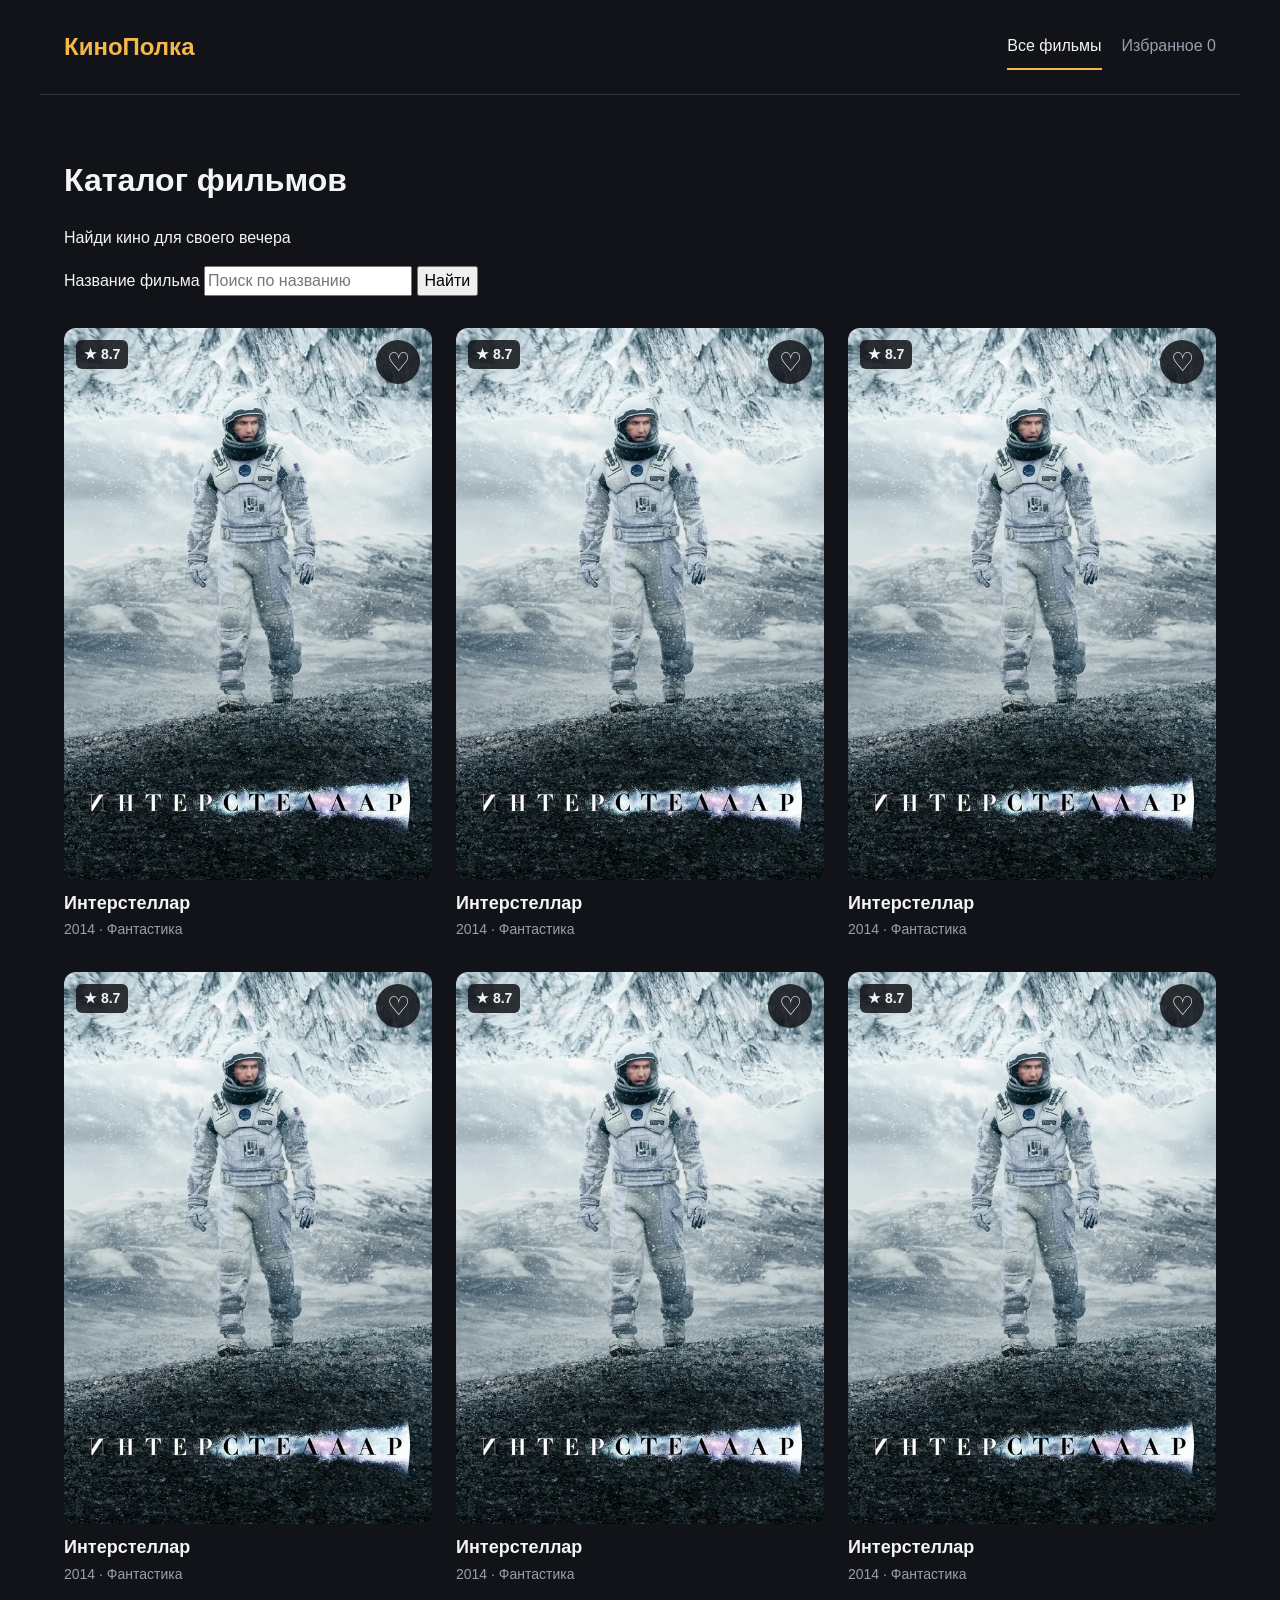
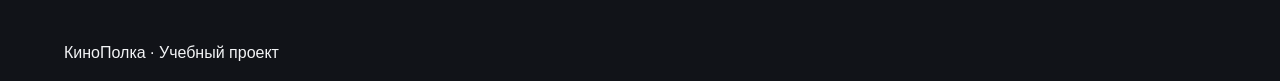
==== public/index.html @ 833d5678 "feat: добавить разметку каталога и базовые адаптивные стили" ====
<!doctype html>
<html lang="ru">
  <head>
    <meta charset="UTF-8" />
    <meta name="viewport" content="width=device-width, initial-scale=1.0" />
    <meta
      name="description"
      content="Каталог фильмов с поиском и сохранением в избранное."
    />

    <title>КиноПолка - каталог фильмов</title>

    <link rel="stylesheet" href="./assets/css/styles.css" />
    <script src="./assets/js/main.js" defer></script>
  </head>
  <body>
    <header class="site-header">
      <a class="logo" href="./index.html">КиноПолка</a>

      <nav class="catalog-nav" aria-label="Разделы каталога">
        <button class="catalog-nav__button" type="button" aria-pressed="true">
          Все фильмы
        </button>

        <button class="catalog-nav__button" type="button" aria-pressed="false">
          Избранное <span class="favorites-count">0</span>
        </button>
      </nav>
    </header>

    <main class="main-content">
      <h1 class="headline">Каталог фильмов</h1>
      <p class="headline-caption">Найди кино для своего вечера</p>

      <form class="search-form" role="search">
        <label for="movie-search">Название фильма</label>

        <input
          class="search-input"
          type="search"
          id="movie-search"
          name="query"
          placeholder="Поиск по названию"
        />

        <button class="search-button" type="submit">Найти</button>
      </form>

      <ul class="movie-list">
        <li class="movie-list__item">
          <article class="movie-card">
            <div class="movie-card__poster-wrapper">
              <img
                class="movie-card__poster"
                src="./assets/images/posters/interstellar.webp"
                alt="Постер фильма 'Интерстеллар'"
                width="300"
                height="450"
              />

              <span class="movie-card__rating">
                <span aria-hidden="true">★</span>
                <span class="visually-hidden">Рейтинг:</span>
                8.7
              </span>

              <button
                class="movie-card__favorite"
                type="button"
                aria-label="Избранное: Интерстеллар"
                aria-pressed="false"
              >
              <span aria-hidden="true">♡</span>
              </button>
            </div>

            <h2 class="movie-card__title">Интерстеллар</h2>

            <p class="movie-card__details">
                <span>2014</span>
                <span aria-hidden="true"> · </span>
                <span>Фантастика</span>
            </p>
          </article>
        </li>

        <li class="movie-list__item">
          <article class="movie-card">
            <div class="movie-card__poster-wrapper">
              <img
                class="movie-card__poster"
                src="./assets/images/posters/interstellar.webp"
                alt="Постер фильма 'Интерстеллар'"
                width="300"
                height="450"
              />

              <span class="movie-card__rating">
                <span aria-hidden="true">★</span>
                <span class="visually-hidden">Рейтинг:</span>
                8.7
              </span>

              <button
                class="movie-card__favorite"
                type="button"
                aria-label="Избранное: Интерстеллар"
                aria-pressed="false"
              >
              <span aria-hidden="true">♡</span>
              </button>
            </div>

            <h2 class="movie-card__title">Интерстеллар</h2>

            <p class="movie-card__details">
                <span>2014</span>
                <span aria-hidden="true"> · </span>
                <span>Фантастика</span>
            </p>
          </article>
        </li>

        <li class="movie-list__item">
          <article class="movie-card">
            <div class="movie-card__poster-wrapper">
              <img
                class="movie-card__poster"
                src="./assets/images/posters/interstellar.webp"
                alt="Постер фильма 'Интерстеллар'"
                width="300"
                height="450"
              />

              <span class="movie-card__rating">
                <span aria-hidden="true">★</span>
                <span class="visually-hidden">Рейтинг:</span>
                8.7
              </span>

              <button
                class="movie-card__favorite"
                type="button"
                aria-label="Избранное: Интерстеллар"
                aria-pressed="false"
              >
              <span aria-hidden="true">♡</span>
              </button>
            </div>

            <h2 class="movie-card__title">Интерстеллар</h2>

            <p class="movie-card__details">
                <span>2014</span>
                <span aria-hidden="true"> · </span>
                <span>Фантастика</span>
            </p>
          </article>
        </li>

        <li class="movie-list__item">
          <article class="movie-card">
            <div class="movie-card__poster-wrapper">
              <img
                class="movie-card__poster"
                src="./assets/images/posters/interstellar.webp"
                alt="Постер фильма 'Интерстеллар'"
                width="300"
                height="450"
              />

              <span class="movie-card__rating">
                <span aria-hidden="true">★</span>
                <span class="visually-hidden">Рейтинг:</span>
                8.7
              </span>

              <button
                class="movie-card__favorite"
                type="button"
                aria-label="Избранное: Интерстеллар"
                aria-pressed="false"
              >
              <span aria-hidden="true">♡</span>
              </button>
            </div>

            <h2 class="movie-card__title">Интерстеллар</h2>

            <p class="movie-card__details">
                <span>2014</span>
                <span aria-hidden="true"> · </span>
                <span>Фантастика</span>
            </p>
          </article>
        </li>

        <li class="movie-list__item">
          <article class="movie-card">
            <div class="movie-card__poster-wrapper">
              <img
                class="movie-card__poster"
                src="./assets/images/posters/interstellar.webp"
                alt="Постер фильма 'Интерстеллар'"
                width="300"
                height="450"
              />

              <span class="movie-card__rating">
                <span aria-hidden="true">★</span>
                <span class="visually-hidden">Рейтинг:</span>
                8.7
              </span>

              <button
                class="movie-card__favorite"
                type="button"
                aria-label="Избранное: Интерстеллар"
                aria-pressed="false"
              >
              <span aria-hidden="true">♡</span>
              </button>
            </div>

            <h2 class="movie-card__title">Интерстеллар</h2>

            <p class="movie-card__details">
                <span>2014</span>
                <span aria-hidden="true"> · </span>
                <span>Фантастика</span>
            </p>
          </article>
        </li>

        <li class="movie-list__item">
          <article class="movie-card">
            <div class="movie-card__poster-wrapper">
              <img
                class="movie-card__poster"
                src="./assets/images/posters/interstellar.webp"
                alt="Постер фильма 'Интерстеллар'"
                width="300"
                height="450"
              />

              <span class="movie-card__rating">
                <span aria-hidden="true">★</span>
                <span class="visually-hidden">Рейтинг:</span>
                8.7
              </span>

              <button
                class="movie-card__favorite"
                type="button"
                aria-label="Избранное: Интерстеллар"
                aria-pressed="false"
              >
              <span aria-hidden="true">♡</span>
              </button>
            </div>

            <h2 class="movie-card__title">Интерстеллар</h2>

            <p class="movie-card__details">
                <span>2014</span>
                <span aria-hidden="true"> · </span>
                <span>Фантастика</span>
            </p>
          </article>
        </li>
      </ul>
    </main>

    <footer class="site-footer">
        <p class="site-footer__text">КиноПолка · Учебный проект</p>
    </footer>
  </body>
</html>
---- public/assets/css/styles.css ----
*,
*::before,
*::after {
    box-sizing: border-box;
}

body {
    margin: 0;
    font-family: Arial, sans-serif;
    font-size: 16px;
    line-height: 1.5;
    background-color: #111318;
    color: #f3f4f6;
}

button,
input {
    font: inherit;
}

img {
    display: block;
    max-width: 100%;
    height: auto;
}

.site-header,
.main-content,
.site-footer {
    width: 100%;
    max-width: 1200px;
    margin-inline: auto;
    padding-inline: 24px;
}

.main-content {
    padding-block: 40px;
}

.movie-list {
    display: grid;
    grid-template-columns: repeat(3, minmax(0, 1fr));
    gap: 32px 24px;
    margin: 32px 0 0;
    padding: 0;
    list-style: none;
}

.movie-card__poster {
    width: 100%;
    aspect-ratio: 2 / 3;
    object-fit: cover;
    border-radius: 12px; 
}

.site-header {
    display: flex;
    align-items: center;
    justify-content: space-between;
    gap: 24px;
    padding-block: 24px;
    border-bottom: 1px solid #30343f;
}

.logo {
    color: #f5b84b;
    font-size: 24px;
    font-weight: 700;
    text-decoration: none;
}

.catalog-nav {
    display: flex;
    gap: 20px;
}

.catalog-nav__button {
    padding: 10px 0;
    border: 0;
    border-bottom: 2px solid transparent;
    background: transparent;
    color: #999fae;
    cursor: pointer;
}

.catalog-nav__button[aria-pressed="true"] {
    border-bottom-color: #f5b84b;
    color: #f3f4f6;
}

.favourite-count {
    display: inline-block;
    margin-left: 4px;
    padding: 2px 8px;
    border-radius: 6px;
    background-color: #1b1e26;
    color: #f3f4f6;
    font-size: 12px;
}

.movie-card__poster-wrapper {
    position: relative;
}

.movie-card__rating {
    position: absolute;
    top: 12px;
    left: 12px;

    padding: 4px 8px;
    border-radius: 6px;
    background-color: rgb(17 19 24 / 85%);
    font-size: 14px;
    font-weight: 700;
}

.movie-card__favorite {
    position: absolute;
    top: 12px;
    right: 12px;

    display: grid;
    place-items: center;
    width: 44px;
    height: 44px;
    padding: 0;
    border: 0;
    border-radius: 50%;
    background-color: rgb(17 19 24 / 85%);
    color: #f3f4f6;
    font-size: 26px;
    line-height: 1;
    cursor: pointer;
}

.movie-card__favorite[aria-pressed="true"] {
    color: #f5b84b;
}

.movie-card__title {
    margin: 12px 0 4px;
    font-size: 18px;
    line-height: 1.3;
}

.movie-card__details {
    margin: 0;
    color: #999fae;
    font-size: 14px;
}

.visually-hidden {
    position: absolute;
    width: 1px;
    height: 1px;
    padding: 0;
    margin: -1px;
    overflow: hidden;
    clip-path: inset(50%);
    white-space: nowrap;
    border: 0;
}

a:focus-visible,
button:focus-visible,
input:focus-visible {
    outline: 2px solid #f5b84b;
    outline-offset: 4px;
}


@media (max-width: 700px) {
    .movie-list {
        grid-template-columns: repeat(2, minmax(0, 1fr));
        gap: 24px 16px;
    }

    .site-header {
        flex-direction: column;
        align-items: flex-start;
        gap: 12px;
    }
}
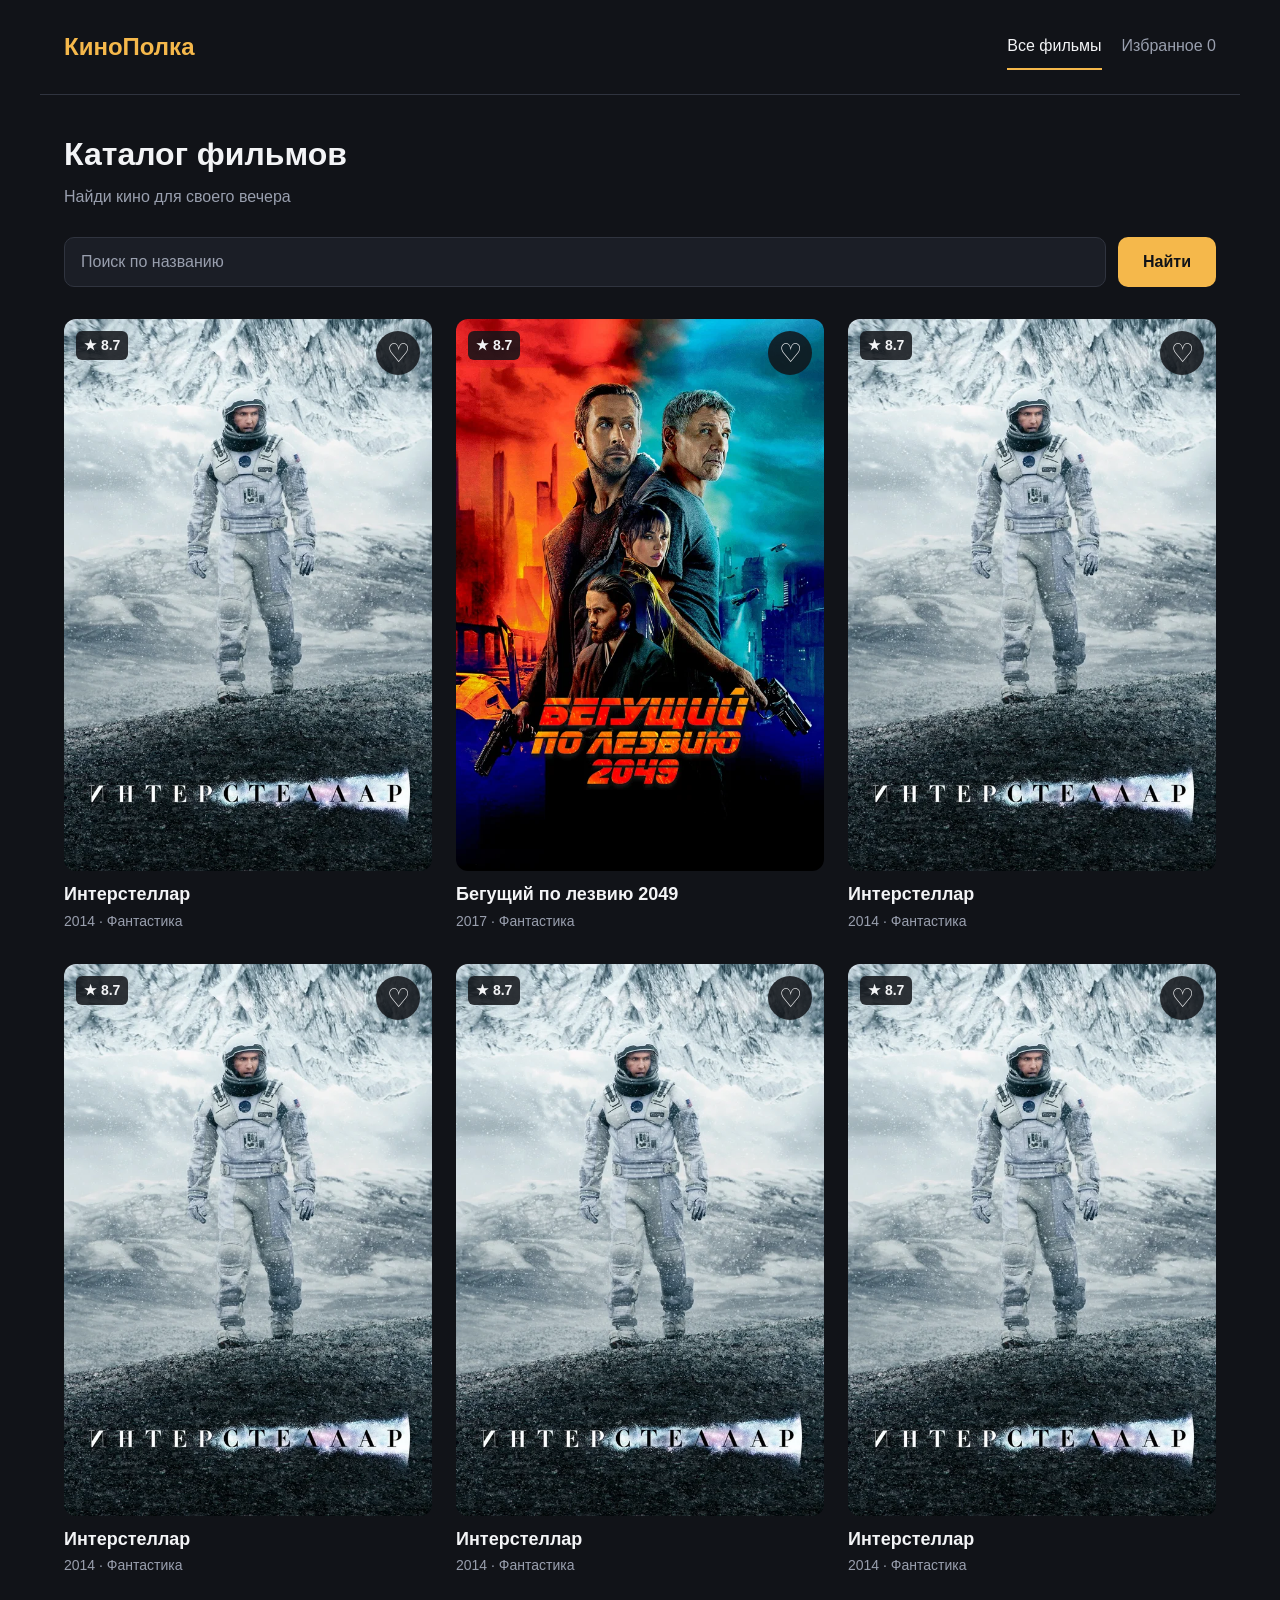
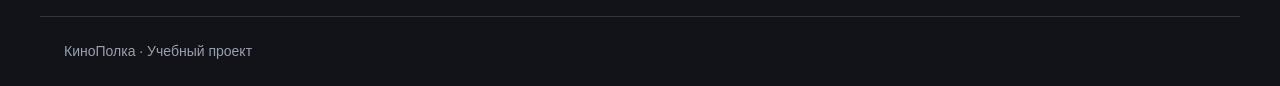
==== commit 2aab0f4d: "feat: оформить поиск и подвал, добавить карточку «Бегущий по лезвию 2049»" ====
--- a/public/index.html
+++ b/public/index.html
@@ -33,7 +33,9 @@
       <p class="headline-caption">Найди кино для своего вечера</p>
 
       <form class="search-form" role="search">
-        <label for="movie-search">Название фильма</label>
+        <label class="visually-hidden" for="movie-search">
+          Название фильма
+          </label>
 
         <input
           class="search-input"
@@ -70,201 +72,201 @@
                 aria-label="Избранное: Интерстеллар"
                 aria-pressed="false"
               >
-              <span aria-hidden="true">♡</span>
-              </button>
-            </div>
-
-            <h2 class="movie-card__title">Интерстеллар</h2>
-
-            <p class="movie-card__details">
-                <span>2014</span>
-                <span aria-hidden="true"> · </span>
-                <span>Фантастика</span>
-            </p>
-          </article>
-        </li>
-
-        <li class="movie-list__item">
-          <article class="movie-card">
-            <div class="movie-card__poster-wrapper">
-              <img
-                class="movie-card__poster"
-                src="./assets/images/posters/interstellar.webp"
-                alt="Постер фильма 'Интерстеллар'"
-                width="300"
-                height="450"
-              />
-
-              <span class="movie-card__rating">
-                <span aria-hidden="true">★</span>
-                <span class="visually-hidden">Рейтинг:</span>
-                8.7
-              </span>
-
-              <button
-                class="movie-card__favorite"
-                type="button"
-                aria-label="Избранное: Интерстеллар"
-                aria-pressed="false"
-              >
-              <span aria-hidden="true">♡</span>
-              </button>
-            </div>
-
-            <h2 class="movie-card__title">Интерстеллар</h2>
-
-            <p class="movie-card__details">
-                <span>2014</span>
-                <span aria-hidden="true"> · </span>
-                <span>Фантастика</span>
-            </p>
-          </article>
-        </li>
-
-        <li class="movie-list__item">
-          <article class="movie-card">
-            <div class="movie-card__poster-wrapper">
-              <img
-                class="movie-card__poster"
-                src="./assets/images/posters/interstellar.webp"
-                alt="Постер фильма 'Интерстеллар'"
-                width="300"
-                height="450"
-              />
-
-              <span class="movie-card__rating">
-                <span aria-hidden="true">★</span>
-                <span class="visually-hidden">Рейтинг:</span>
-                8.7
-              </span>
-
-              <button
-                class="movie-card__favorite"
-                type="button"
-                aria-label="Избранное: Интерстеллар"
-                aria-pressed="false"
-              >
-              <span aria-hidden="true">♡</span>
-              </button>
-            </div>
-
-            <h2 class="movie-card__title">Интерстеллар</h2>
-
-            <p class="movie-card__details">
-                <span>2014</span>
-                <span aria-hidden="true"> · </span>
-                <span>Фантастика</span>
-            </p>
-          </article>
-        </li>
-
-        <li class="movie-list__item">
-          <article class="movie-card">
-            <div class="movie-card__poster-wrapper">
-              <img
-                class="movie-card__poster"
-                src="./assets/images/posters/interstellar.webp"
-                alt="Постер фильма 'Интерстеллар'"
-                width="300"
-                height="450"
-              />
-
-              <span class="movie-card__rating">
-                <span aria-hidden="true">★</span>
-                <span class="visually-hidden">Рейтинг:</span>
-                8.7
-              </span>
-
-              <button
-                class="movie-card__favorite"
-                type="button"
-                aria-label="Избранное: Интерстеллар"
-                aria-pressed="false"
-              >
-              <span aria-hidden="true">♡</span>
-              </button>
-            </div>
-
-            <h2 class="movie-card__title">Интерстеллар</h2>
-
-            <p class="movie-card__details">
-                <span>2014</span>
-                <span aria-hidden="true"> · </span>
-                <span>Фантастика</span>
-            </p>
-          </article>
-        </li>
-
-        <li class="movie-list__item">
-          <article class="movie-card">
-            <div class="movie-card__poster-wrapper">
-              <img
-                class="movie-card__poster"
-                src="./assets/images/posters/interstellar.webp"
-                alt="Постер фильма 'Интерстеллар'"
-                width="300"
-                height="450"
-              />
-
-              <span class="movie-card__rating">
-                <span aria-hidden="true">★</span>
-                <span class="visually-hidden">Рейтинг:</span>
-                8.7
-              </span>
-
-              <button
-                class="movie-card__favorite"
-                type="button"
-                aria-label="Избранное: Интерстеллар"
-                aria-pressed="false"
-              >
-              <span aria-hidden="true">♡</span>
-              </button>
-            </div>
-
-            <h2 class="movie-card__title">Интерстеллар</h2>
-
-            <p class="movie-card__details">
-                <span>2014</span>
-                <span aria-hidden="true"> · </span>
-                <span>Фантастика</span>
-            </p>
-          </article>
-        </li>
-
-        <li class="movie-list__item">
-          <article class="movie-card">
-            <div class="movie-card__poster-wrapper">
-              <img
-                class="movie-card__poster"
-                src="./assets/images/posters/interstellar.webp"
-                alt="Постер фильма 'Интерстеллар'"
-                width="300"
-                height="450"
-              />
-
-              <span class="movie-card__rating">
-                <span aria-hidden="true">★</span>
-                <span class="visually-hidden">Рейтинг:</span>
-                8.7
-              </span>
-
-              <button
-                class="movie-card__favorite"
-                type="button"
-                aria-label="Избранное: Интерстеллар"
-                aria-pressed="false"
-              >
-              <span aria-hidden="true">♡</span>
-              </button>
-            </div>
-
-            <h2 class="movie-card__title">Интерстеллар</h2>
-
-            <p class="movie-card__details">
-                <span>2014</span>
-                <span aria-hidden="true"> · </span>
-                <span>Фантастика</span>
+                <span aria-hidden="true">♡</span>
+              </button>
+            </div>
+
+            <h2 class="movie-card__title">Интерстеллар</h2>
+
+            <p class="movie-card__details">
+              <span>2014</span>
+              <span aria-hidden="true"> · </span>
+              <span>Фантастика</span>
+            </p>
+          </article>
+        </li>
+
+        <li class="movie-list__item">
+          <article class="movie-card">
+            <div class="movie-card__poster-wrapper">
+              <img
+                class="movie-card__poster"
+                src="./assets/images/posters/blade-runner-2049.webp"
+                alt="Постер фильма 'Бегущий по лезвию 2049'"
+                width="300"
+                height="450"
+              />
+
+              <span class="movie-card__rating">
+                <span aria-hidden="true">★</span>
+                <span class="visually-hidden">Рейтинг:</span>
+                8.7
+              </span>
+
+              <button
+                class="movie-card__favorite"
+                type="button"
+                aria-label="Избранное: Бегущий по лезвию 2049"
+                aria-pressed="false"
+              >
+                <span aria-hidden="true">♡</span>
+              </button>
+            </div>
+
+            <h2 class="movie-card__title">Бегущий по лезвию 2049</h2>
+
+            <p class="movie-card__details">
+              <span>2017</span>
+              <span aria-hidden="true"> · </span>
+              <span>Фантастика</span>
+            </p>
+          </article>
+        </li>
+
+        <li class="movie-list__item">
+          <article class="movie-card">
+            <div class="movie-card__poster-wrapper">
+              <img
+                class="movie-card__poster"
+                src="./assets/images/posters/interstellar.webp"
+                alt="Постер фильма 'Интерстеллар'"
+                width="300"
+                height="450"
+              />
+
+              <span class="movie-card__rating">
+                <span aria-hidden="true">★</span>
+                <span class="visually-hidden">Рейтинг:</span>
+                8.7
+              </span>
+
+              <button
+                class="movie-card__favorite"
+                type="button"
+                aria-label="Избранное: Интерстеллар"
+                aria-pressed="false"
+              >
+                <span aria-hidden="true">♡</span>
+              </button>
+            </div>
+
+            <h2 class="movie-card__title">Интерстеллар</h2>
+
+            <p class="movie-card__details">
+              <span>2014</span>
+              <span aria-hidden="true"> · </span>
+              <span>Фантастика</span>
+            </p>
+          </article>
+        </li>
+
+        <li class="movie-list__item">
+          <article class="movie-card">
+            <div class="movie-card__poster-wrapper">
+              <img
+                class="movie-card__poster"
+                src="./assets/images/posters/interstellar.webp"
+                alt="Постер фильма 'Интерстеллар'"
+                width="300"
+                height="450"
+              />
+
+              <span class="movie-card__rating">
+                <span aria-hidden="true">★</span>
+                <span class="visually-hidden">Рейтинг:</span>
+                8.7
+              </span>
+
+              <button
+                class="movie-card__favorite"
+                type="button"
+                aria-label="Избранное: Интерстеллар"
+                aria-pressed="false"
+              >
+                <span aria-hidden="true">♡</span>
+              </button>
+            </div>
+
+            <h2 class="movie-card__title">Интерстеллар</h2>
+
+            <p class="movie-card__details">
+              <span>2014</span>
+              <span aria-hidden="true"> · </span>
+              <span>Фантастика</span>
+            </p>
+          </article>
+        </li>
+
+        <li class="movie-list__item">
+          <article class="movie-card">
+            <div class="movie-card__poster-wrapper">
+              <img
+                class="movie-card__poster"
+                src="./assets/images/posters/interstellar.webp"
+                alt="Постер фильма 'Интерстеллар'"
+                width="300"
+                height="450"
+              />
+
+              <span class="movie-card__rating">
+                <span aria-hidden="true">★</span>
+                <span class="visually-hidden">Рейтинг:</span>
+                8.7
+              </span>
+
+              <button
+                class="movie-card__favorite"
+                type="button"
+                aria-label="Избранное: Интерстеллар"
+                aria-pressed="false"
+              >
+                <span aria-hidden="true">♡</span>
+              </button>
+            </div>
+
+            <h2 class="movie-card__title">Интерстеллар</h2>
+
+            <p class="movie-card__details">
+              <span>2014</span>
+              <span aria-hidden="true"> · </span>
+              <span>Фантастика</span>
+            </p>
+          </article>
+        </li>
+
+        <li class="movie-list__item">
+          <article class="movie-card">
+            <div class="movie-card__poster-wrapper">
+              <img
+                class="movie-card__poster"
+                src="./assets/images/posters/interstellar.webp"
+                alt="Постер фильма 'Интерстеллар'"
+                width="300"
+                height="450"
+              />
+
+              <span class="movie-card__rating">
+                <span aria-hidden="true">★</span>
+                <span class="visually-hidden">Рейтинг:</span>
+                8.7
+              </span>
+
+              <button
+                class="movie-card__favorite"
+                type="button"
+                aria-label="Избранное: Интерстеллар"
+                aria-pressed="false"
+              >
+                <span aria-hidden="true">♡</span>
+              </button>
+            </div>
+
+            <h2 class="movie-card__title">Интерстеллар</h2>
+
+            <p class="movie-card__details">
+              <span>2014</span>
+              <span aria-hidden="true"> · </span>
+              <span>Фантастика</span>
             </p>
           </article>
         </li>
@@ -272,7 +274,7 @@
     </main>
 
     <footer class="site-footer">
-        <p class="site-footer__text">КиноПолка · Учебный проект</p>
+      <p class="site-footer__text">КиноПолка · Учебный проект</p>
     </footer>
   </body>
 </html>
--- a/public/assets/css/styles.css
+++ b/public/assets/css/styles.css
@@ -88,7 +88,7 @@
     color: #f3f4f6;
 }
 
-.favourite-count {
+.favourites-count {
     display: inline-block;
     margin-left: 4px;
     padding: 2px 8px;
@@ -168,6 +168,62 @@
     outline-offset: 4px;
 }
 
+.headline {
+    margin: 0;
+    font-size: 32px;
+    line-height: 1.2;
+}
+
+.headline-caption {
+    margin: 12px 0 0;
+    color: #999fae;
+}
+
+.search-form {
+    display: flex;
+    gap: 12px;
+    margin-top: 28px;
+}
+
+.search-input {
+    flex: 1;
+    min-width: 0;
+    padding: 12px 16px;
+    border: 1px solid #30343f;
+    background-color: #1b1e26;
+    color: #f3f4f6;
+    border-radius: 10px;
+}
+
+.search-input::placeholder {
+    color: #999fae;
+}
+
+.search-button {
+    padding: 12px 24px;
+    border: 1px solid transparent;
+    border-radius: 10px;
+    background-color: #f5b84b;
+    color: #111318;
+    font-weight: 700;
+    cursor: pointer;
+}
+
+.search-button:hover {
+    background-color: #ffca6b;
+}
+
+.site-footer {
+    padding-block: 24px;
+    border-top: 1px solid #30343f;
+}
+
+.site-footer__text {
+    margin: 0;
+    color: #999fae;
+    font-size: 14px;
+}
+
 
 @media (max-width: 700px) {
     .movie-list {
@@ -180,4 +236,24 @@
         align-items: flex-start;
         gap: 12px;
     }
+
+    .headline {
+        font-size: 26px;
+    }
+
+    .search-button {
+        padding-inline: 16px;
+    }
+}
+
+@media (max-width: 360px) {
+  .movie-card__rating {
+    top: 8px;
+    left: 8px;
+  }
+
+  .movie-card__favorite {
+    top: 8px;
+    right: 8px;
+  }
 }
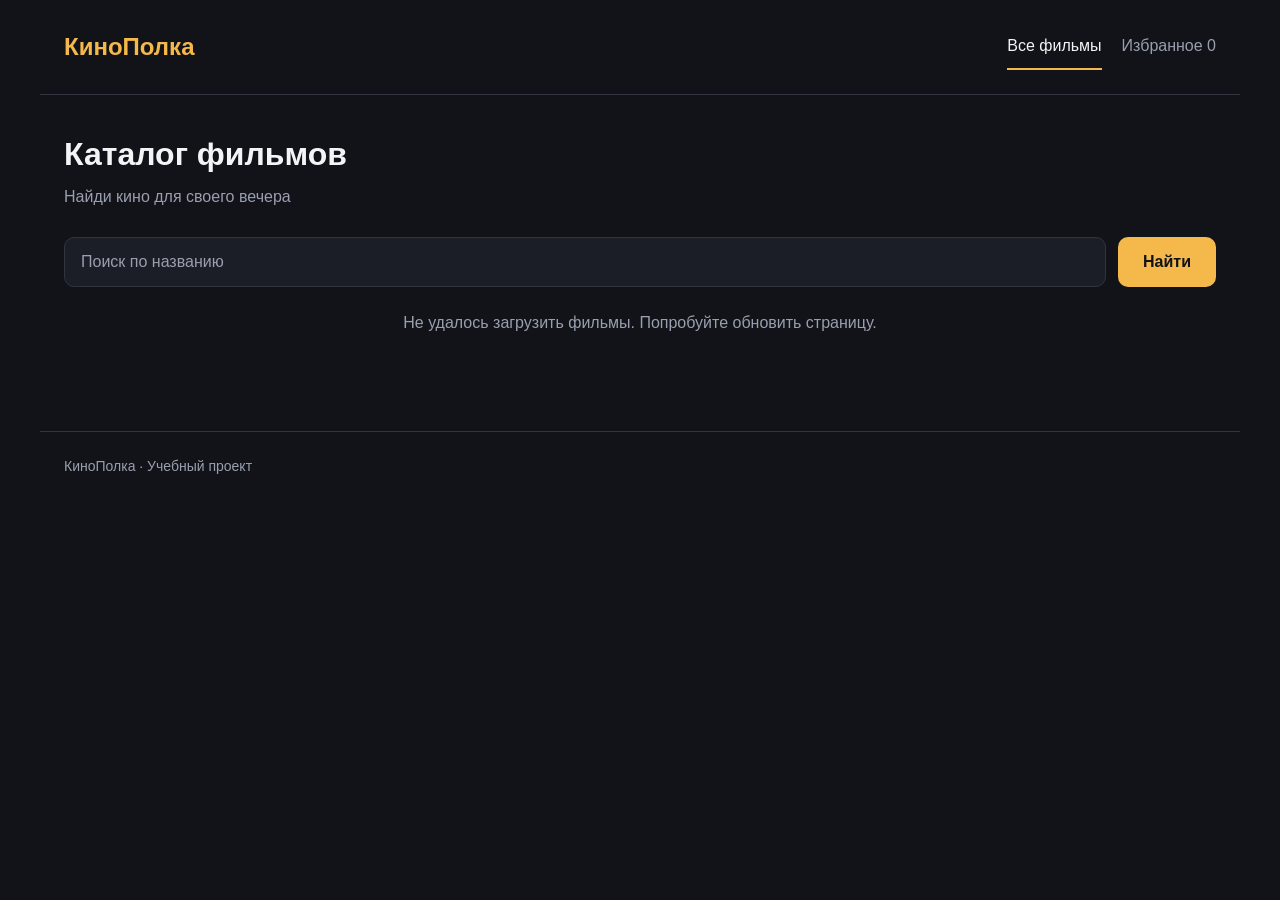
==== commit cc72b4fc: "feat: добавить сообщения о загрузке каталога и ошибках API" ====
--- a/public/index.html
+++ b/public/index.html
@@ -11,18 +11,18 @@
     <title>КиноПолка - каталог фильмов</title>
 
     <link rel="stylesheet" href="./assets/css/styles.css" />
-    <script src="./assets/js/main.js" defer></script>
+    <script src="./assets/js/main.js" type="module"></script>
   </head>
   <body>
     <header class="site-header">
       <a class="logo" href="./index.html">КиноПолка</a>
 
       <nav class="catalog-nav" aria-label="Разделы каталога">
-        <button class="catalog-nav__button" type="button" aria-pressed="true">
+        <button class="catalog-nav__button" type="button" aria-pressed="true" data-filter="all">
           Все фильмы
         </button>
 
-        <button class="catalog-nav__button" type="button" aria-pressed="false">
+        <button class="catalog-nav__button" type="button" aria-pressed="false" data-filter="favorites">
           Избранное <span class="favorites-count">0</span>
         </button>
       </nav>
@@ -43,13 +43,19 @@
           id="movie-search"
           name="query"
           placeholder="Поиск по названию"
+          autocomplete="off"
         />
 
         <button class="search-button" type="submit">Найти</button>
       </form>
 
+      <p class="catalog-status" role="status"></p>
+
       <ul class="movie-list">
-        <li class="movie-list__item">
+      </ul>
+
+      <template id="movie-card-template">
+        <li class="movie-list__item" data-movie-id="1">
           <article class="movie-card">
             <div class="movie-card__poster-wrapper">
               <img
@@ -63,7 +69,7 @@
               <span class="movie-card__rating">
                 <span aria-hidden="true">★</span>
                 <span class="visually-hidden">Рейтинг:</span>
-                8.7
+                <span class="movie-card__rating-value">8.7</span>
               </span>
 
               <button
@@ -79,198 +85,15 @@
             <h2 class="movie-card__title">Интерстеллар</h2>
 
             <p class="movie-card__details">
-              <span>2014</span>
+              <span class="movie-card__year">2014</span>
               <span aria-hidden="true"> · </span>
-              <span>Фантастика</span>
+              <span class="movie-card__genre">Фантастика</span>
             </p>
           </article>
         </li>
+      </template>
 
-        <li class="movie-list__item">
-          <article class="movie-card">
-            <div class="movie-card__poster-wrapper">
-              <img
-                class="movie-card__poster"
-                src="./assets/images/posters/blade-runner-2049.webp"
-                alt="Постер фильма 'Бегущий по лезвию 2049'"
-                width="300"
-                height="450"
-              />
-
-              <span class="movie-card__rating">
-                <span aria-hidden="true">★</span>
-                <span class="visually-hidden">Рейтинг:</span>
-                8.7
-              </span>
-
-              <button
-                class="movie-card__favorite"
-                type="button"
-                aria-label="Избранное: Бегущий по лезвию 2049"
-                aria-pressed="false"
-              >
-                <span aria-hidden="true">♡</span>
-              </button>
-            </div>
-
-            <h2 class="movie-card__title">Бегущий по лезвию 2049</h2>
-
-            <p class="movie-card__details">
-              <span>2017</span>
-              <span aria-hidden="true"> · </span>
-              <span>Фантастика</span>
-            </p>
-          </article>
-        </li>
-
-        <li class="movie-list__item">
-          <article class="movie-card">
-            <div class="movie-card__poster-wrapper">
-              <img
-                class="movie-card__poster"
-                src="./assets/images/posters/interstellar.webp"
-                alt="Постер фильма 'Интерстеллар'"
-                width="300"
-                height="450"
-              />
-
-              <span class="movie-card__rating">
-                <span aria-hidden="true">★</span>
-                <span class="visually-hidden">Рейтинг:</span>
-                8.7
-              </span>
-
-              <button
-                class="movie-card__favorite"
-                type="button"
-                aria-label="Избранное: Интерстеллар"
-                aria-pressed="false"
-              >
-                <span aria-hidden="true">♡</span>
-              </button>
-            </div>
-
-            <h2 class="movie-card__title">Интерстеллар</h2>
-
-            <p class="movie-card__details">
-              <span>2014</span>
-              <span aria-hidden="true"> · </span>
-              <span>Фантастика</span>
-            </p>
-          </article>
-        </li>
-
-        <li class="movie-list__item">
-          <article class="movie-card">
-            <div class="movie-card__poster-wrapper">
-              <img
-                class="movie-card__poster"
-                src="./assets/images/posters/interstellar.webp"
-                alt="Постер фильма 'Интерстеллар'"
-                width="300"
-                height="450"
-              />
-
-              <span class="movie-card__rating">
-                <span aria-hidden="true">★</span>
-                <span class="visually-hidden">Рейтинг:</span>
-                8.7
-              </span>
-
-              <button
-                class="movie-card__favorite"
-                type="button"
-                aria-label="Избранное: Интерстеллар"
-                aria-pressed="false"
-              >
-                <span aria-hidden="true">♡</span>
-              </button>
-            </div>
-
-            <h2 class="movie-card__title">Интерстеллар</h2>
-
-            <p class="movie-card__details">
-              <span>2014</span>
-              <span aria-hidden="true"> · </span>
-              <span>Фантастика</span>
-            </p>
-          </article>
-        </li>
-
-        <li class="movie-list__item">
-          <article class="movie-card">
-            <div class="movie-card__poster-wrapper">
-              <img
-                class="movie-card__poster"
-                src="./assets/images/posters/interstellar.webp"
-                alt="Постер фильма 'Интерстеллар'"
-                width="300"
-                height="450"
-              />
-
-              <span class="movie-card__rating">
-                <span aria-hidden="true">★</span>
-                <span class="visually-hidden">Рейтинг:</span>
-                8.7
-              </span>
-
-              <button
-                class="movie-card__favorite"
-                type="button"
-                aria-label="Избранное: Интерстеллар"
-                aria-pressed="false"
-              >
-                <span aria-hidden="true">♡</span>
-              </button>
-            </div>
-
-            <h2 class="movie-card__title">Интерстеллар</h2>
-
-            <p class="movie-card__details">
-              <span>2014</span>
-              <span aria-hidden="true"> · </span>
-              <span>Фантастика</span>
-            </p>
-          </article>
-        </li>
-
-        <li class="movie-list__item">
-          <article class="movie-card">
-            <div class="movie-card__poster-wrapper">
-              <img
-                class="movie-card__poster"
-                src="./assets/images/posters/interstellar.webp"
-                alt="Постер фильма 'Интерстеллар'"
-                width="300"
-                height="450"
-              />
-
-              <span class="movie-card__rating">
-                <span aria-hidden="true">★</span>
-                <span class="visually-hidden">Рейтинг:</span>
-                8.7
-              </span>
-
-              <button
-                class="movie-card__favorite"
-                type="button"
-                aria-label="Избранное: Интерстеллар"
-                aria-pressed="false"
-              >
-                <span aria-hidden="true">♡</span>
-              </button>
-            </div>
-
-            <h2 class="movie-card__title">Интерстеллар</h2>
-
-            <p class="movie-card__details">
-              <span>2014</span>
-              <span aria-hidden="true"> · </span>
-              <span>Фантастика</span>
-            </p>
-          </article>
-        </li>
-      </ul>
+      <p class="empty-message" hidden></p>
     </main>
 
     <footer class="site-footer">
--- a/public/assets/css/styles.css
+++ b/public/assets/css/styles.css
@@ -246,6 +246,23 @@
     }
 }
 
+.empty-message {
+    color: #999fae;
+    text-align: center;
+    padding-block: 40px;
+    margin: 0;
+}
+
+.catalog-status {
+    color: #999fae;
+    text-align: center;
+    margin: 0;
+}
+
+.catalog-status:not(:empty) {
+    padding-block: 24px;
+}
+
 @media (max-width: 360px) {
   .movie-card__rating {
     top: 8px;
